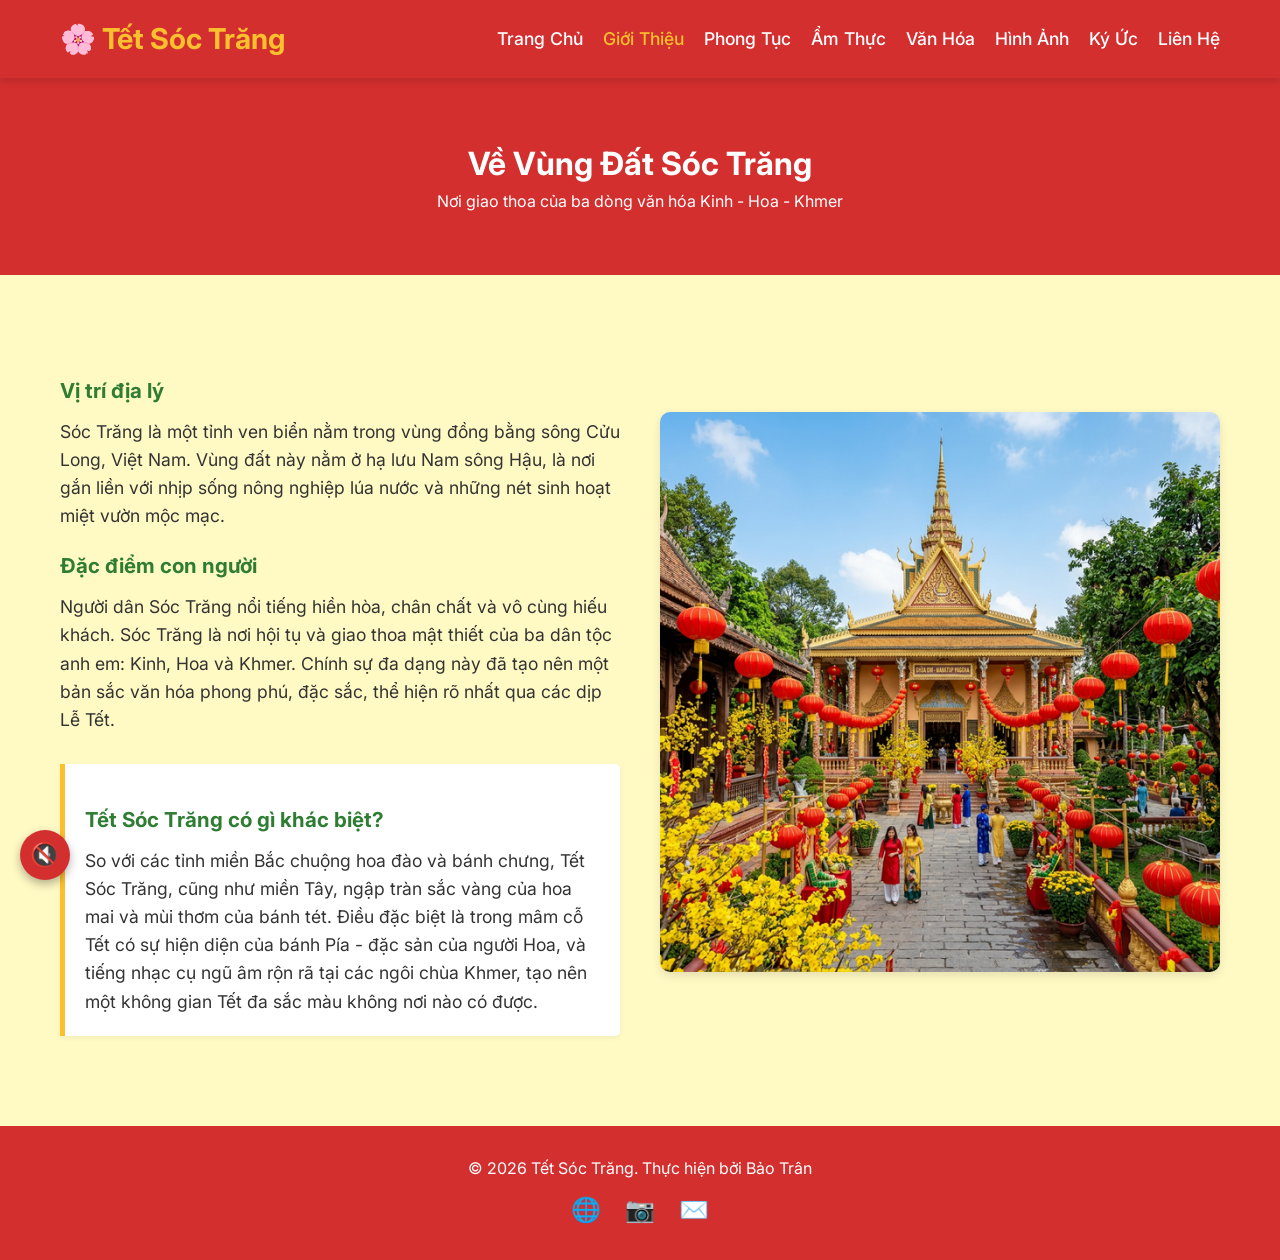
==== about.html @ 7f3e4dbb "Initial commit: Website Tet Soc Trang" ====
<!DOCTYPE html>
<html lang="vi">
<head>
    <meta charset="UTF-8">
    <meta name="viewport" content="width=device-width, initial-scale=1.0">
    <title>Giới Thiệu Quê Hương - Sóc Trăng</title>
    <!-- Google Fonts -->
    <link href="https://fonts.googleapis.com/css2?family=Inter:wght@400;500;700&display=swap" rel="stylesheet">
    <link rel="stylesheet" href="assets/css/style.css">
    <style>
        .about-header {
            background-color: var(--primary-color);
            color: var(--white);
            text-align: center;
            padding: 60px 20px;
        }
        
        .about-content {
            display: flex;
            flex-wrap: wrap;
            gap: 40px;
            align-items: center;
            margin-top: 40px;
        }

        .about-text {
            flex: 1;
            min-width: 300px;
            font-size: 1.1rem;
        }

        .about-text h3 {
            color: var(--secondary-color);
            margin-top: 20px;
            margin-bottom: 10px;
        }

        .about-image {
            flex: 1;
            min-width: 300px;
        }

        .about-image img {
            width: 100%;
            border-radius: 10px;
            box-shadow: 0 4px 10px rgba(0,0,0,0.1);
        }

        .special-box {
            background-color: #fff;
            padding: 20px;
            border-left: 5px solid var(--accent-color);
            margin-top: 30px;
            border-radius: 0 5px 5px 0;
            box-shadow: 0 2px 5px rgba(0,0,0,0.05);
        }
    </style>
</head>
<body>

    <!-- Header -->
    <header>
        <div class="nav-container">
            <a href="index.html" class="logo">🌸 Tết Sóc Trăng</a>
            <div class="menu-toggle">☰</div>
            <ul class="nav-links">
                <li><a href="index.html">Trang Chủ</a></li>
                <li><a href="about.html" class="active">Giới Thiệu</a></li>
                <li><a href="customs.html">Phong Tục</a></li>
                <li><a href="cuisine.html">Ẩm Thực</a></li>
                <li><a href="culture.html">Văn Hóa</a></li>
                <li><a href="gallery.html">Hình Ảnh</a></li>
                <li><a href="stories.html">Ký Ức</a></li>
                <li><a href="contact.html">Liên Hệ</a></li>
            </ul>
        </div>
    </header>

    <div class="about-header">
        <h1>Về Vùng Đất Sóc Trăng</h1>
        <p>Nơi giao thoa của ba dòng văn hóa Kinh - Hoa - Khmer</p>
    </div>

    <section class="container">
        <div class="about-content">
            <div class="about-text">
                <h3>Vị trí địa lý</h3>
                <p>Sóc Trăng là một tỉnh ven biển nằm trong vùng đồng bằng sông Cửu Long, Việt Nam. Vùng đất này nằm ở hạ lưu Nam sông Hậu, là nơi gắn liền với nhịp sống nông nghiệp lúa nước và những nét sinh hoạt miệt vườn mộc mạc.</p>

                <h3>Đặc điểm con người</h3>
                <p>Người dân Sóc Trăng nổi tiếng hiền hòa, chân chất và vô cùng hiếu khách. Sóc Trăng là nơi hội tụ và giao thoa mật thiết của ba dân tộc anh em: Kinh, Hoa và Khmer. Chính sự đa dạng này đã tạo nên một bản sắc văn hóa phong phú, đặc sắc, thể hiện rõ nhất qua các dịp Lễ Tết.</p>

                <div class="special-box">
                    <h3>Tết Sóc Trăng có gì khác biệt?</h3>
                    <p>So với các tỉnh miền Bắc chuộng hoa đào và bánh chưng, Tết Sóc Trăng, cũng như miền Tây, ngập tràn sắc vàng của hoa mai và mùi thơm của bánh tét. Điều đặc biệt là trong mâm cỗ Tết có sự hiện diện của bánh Pía - đặc sản của người Hoa, và tiếng nhạc cụ ngũ âm rộn rã tại các ngôi chùa Khmer, tạo nên một không gian Tết đa sắc màu không nơi nào có được.</p>
                </div>
            </div>
            
            <div class="about-image">
                <img src="assets/images/bat_pagoda_1772281330439.png" alt="Chùa Dơi Sóc Trăng ngày xuân">
            </div>
        </div>
    </section>

    <!-- Footer -->
    <footer>
        <p>&copy; 2026 Tết Sóc Trăng. Thực hiện bởi Bảo Trân</p>
        <div class="social-links">
            <a href="#">🌐</a>
            <a href="#">📷</a>
            <a href="#">✉️</a>
        </div>
    </footer>

    <!-- Audio Player -->
    <audio id="bg-music" loop>
        <source src="assets/audio/Vạn Sự Như Ý.flac" type="audio/flac">
    </audio>
    <button id="music-toggle" aria-label="Play/Pause Music">🔇</button>

    <script src="assets/js/script.js"></script>
</body>
</html>
---- assets/css/style.css ----
:root {
  --primary-color: #d32f2f; /* Red for Tet */
  --secondary-color: #2e7d32; /* Green for Banh Chung/Tet */
  --accent-color: #fbc02d; /* Yellow/Gold */
  --text-color: #333;
  --bg-color: #fff9c4; /* Light yellow background */
  --white: #ffffff;
  --font-main: "Inter", "Segoe UI", Tahoma, Geneva, Verdana, sans-serif;
}

* {
  margin: 0;
  padding: 0;
  box-sizing: border-box;
}

body {
  font-family: var(--font-main);
  background-color: var(--bg-color);
  color: var(--text-color);
  line-height: 1.6;
  opacity: 0;
  transition: opacity 0.4s ease-out;
}

body.fade-in {
  opacity: 1;
}

/* Header & Navigation */
header {
  background-color: var(--primary-color);
  color: var(--white);
  padding: 1rem 0;
  position: sticky;
  top: 0;
  z-index: 1000;
  box-shadow: 0 4px 6px rgba(0, 0, 0, 0.1);
}

.nav-container {
  max-width: 1200px;
  margin: 0 auto;
  display: flex;
  justify-content: space-between;
  align-items: center;
  padding: 0 20px;
}

.logo {
  font-size: 1.8rem;
  font-weight: bold;
  color: var(--accent-color);
  text-decoration: none;
  display: flex;
  align-items: center;
  gap: 10px;
}

.logo img {
  height: 40px;
}

.nav-links {
  list-style: none;
  display: flex;
  gap: 20px;
}

.nav-links li a {
  color: var(--white);
  text-decoration: none;
  font-weight: 500;
  font-size: 1.1rem;
  transition: color 0.3s ease;
}

.nav-links li a:hover,
.nav-links li a.active {
  color: var(--accent-color);
}

.menu-toggle {
  display: none;
  font-size: 1.5rem;
  cursor: pointer;
  color: var(--white);
}

/* Hero Banner */
.hero {
  height: 60vh;
  min-height: 400px;
  background-size: cover;
  background-position: center;
  position: relative;
  display: flex;
  align-items: center;
  justify-content: center;
  text-align: center;
  color: var(--white);
}

.hero::after {
  content: "";
  position: absolute;
  top: 0;
  left: 0;
  right: 0;
  bottom: 0;
  background: rgba(0, 0, 0, 0.4);
}

.hero-content {
  position: relative;
  z-index: 1;
  max-width: 800px;
  padding: 20px;
  animation: fadeInDown 1s ease;
}

.hero-content h1 {
  font-size: 3.5rem;
  color: var(--accent-color);
  text-shadow: 2px 2px 4px rgba(0, 0, 0, 0.8);
  margin-bottom: 20px;
}

.hero-content p {
  font-size: 1.5rem;
  text-shadow: 1px 1px 3px rgba(0, 0, 0, 0.8);
}

/* General Layout */
.container {
  max-width: 1200px;
  margin: 0 auto;
  padding: 40px 20px;
}

.section-title {
  text-align: center;
  font-size: 2.5rem;
  color: var(--primary-color);
  margin-bottom: 40px;
  position: relative;
}

.section-title::after {
  content: "🌸";
  display: block;
  font-size: 1.5rem;
  margin-top: 10px;
}

/* Cards / Grids */
.grid {
  display: grid;
  grid-template-columns: repeat(auto-fit, minmax(300px, 1fr));
  gap: 30px;
}

.card {
  background: var(--white);
  border-radius: 10px;
  overflow: hidden;
  box-shadow: 0 4px 10px rgba(0, 0, 0, 0.1);
  transition:
    transform 0.3s ease,
    box-shadow 0.3s ease;
  cursor: pointer;
}

.card:hover {
  transform: translateY(-10px);
  box-shadow: 0 8px 15px rgba(0, 0, 0, 0.2);
}

.card img {
  width: 100%;
  height: 250px;
  object-fit: cover;
  border-bottom: 4px solid var(--secondary-color);
}

.card-content {
  padding: 20px;
}

.card-content h3 {
  color: var(--primary-color);
  margin-bottom: 15px;
  font-size: 1.5rem;
}

.card-content p {
  margin-bottom: 15px;
}

.btn {
  display: inline-block;
  padding: 10px 20px;
  background-color: var(--primary-color);
  color: var(--white);
  text-decoration: none;
  border-radius: 5px;
  transition: background-color 0.3s ease;
}

.btn:hover {
  background-color: var(--secondary-color);
}

/* Footer */
footer {
  background-color: var(--primary-color);
  color: var(--white);
  text-align: center;
  padding: 30px 20px;
  margin-top: 50px;
}

footer p {
  margin-bottom: 10px;
}

.social-links a {
  color: var(--accent-color);
  margin: 0 10px;
  font-size: 1.5rem;
  text-decoration: none;
}

/* Responsive */
@media (max-width: 768px) {
  .nav-links {
    display: none;
    flex-direction: column;
    position: absolute;
    top: 100%;
    left: 0;
    width: 100%;
    background-color: var(--primary-color);
    padding: 20px 0;
  }

  .nav-links.active {
    display: flex;
  }

  .menu-toggle {
    display: block;
  }

  .hero-content h1 {
    font-size: 2.5rem;
  }
}

/* Animations */
@keyframes fadeInDown {
  from {
    opacity: 0;
    transform: translateY(-30px);
  }
  to {
    opacity: 1;
    transform: translateY(0);
  }
}

/* Audio Player */
#music-toggle {
  position: fixed;
  bottom: 20px;
  left: 20px;
  background-color: var(--primary-color);
  color: var(--white);
  border: none;
  border-radius: 50%;
  width: 50px;
  height: 50px;
  font-size: 24px;
  cursor: pointer;
  box-shadow: 0 4px 10px rgba(0,0,0,0.3);
  z-index: 9999;
  display: flex;
  align-items: center;
  justify-content: center;
  transition: transform 0.3s ease, background-color 0.3s ease;
}

#music-toggle:hover {
  transform: scale(1.1);
  background-color: var(--secondary-color);
}

#music-toggle.playing {
  animation: pulse 2s infinite;
}

@keyframes pulse {
  0% { box-shadow: 0 0 0 0 rgba(211, 47, 47, 0.7); }
  70% { box-shadow: 0 0 0 15px rgba(211, 47, 47, 0); }
  100% { box-shadow: 0 0 0 0 rgba(211, 47, 47, 0); }
}
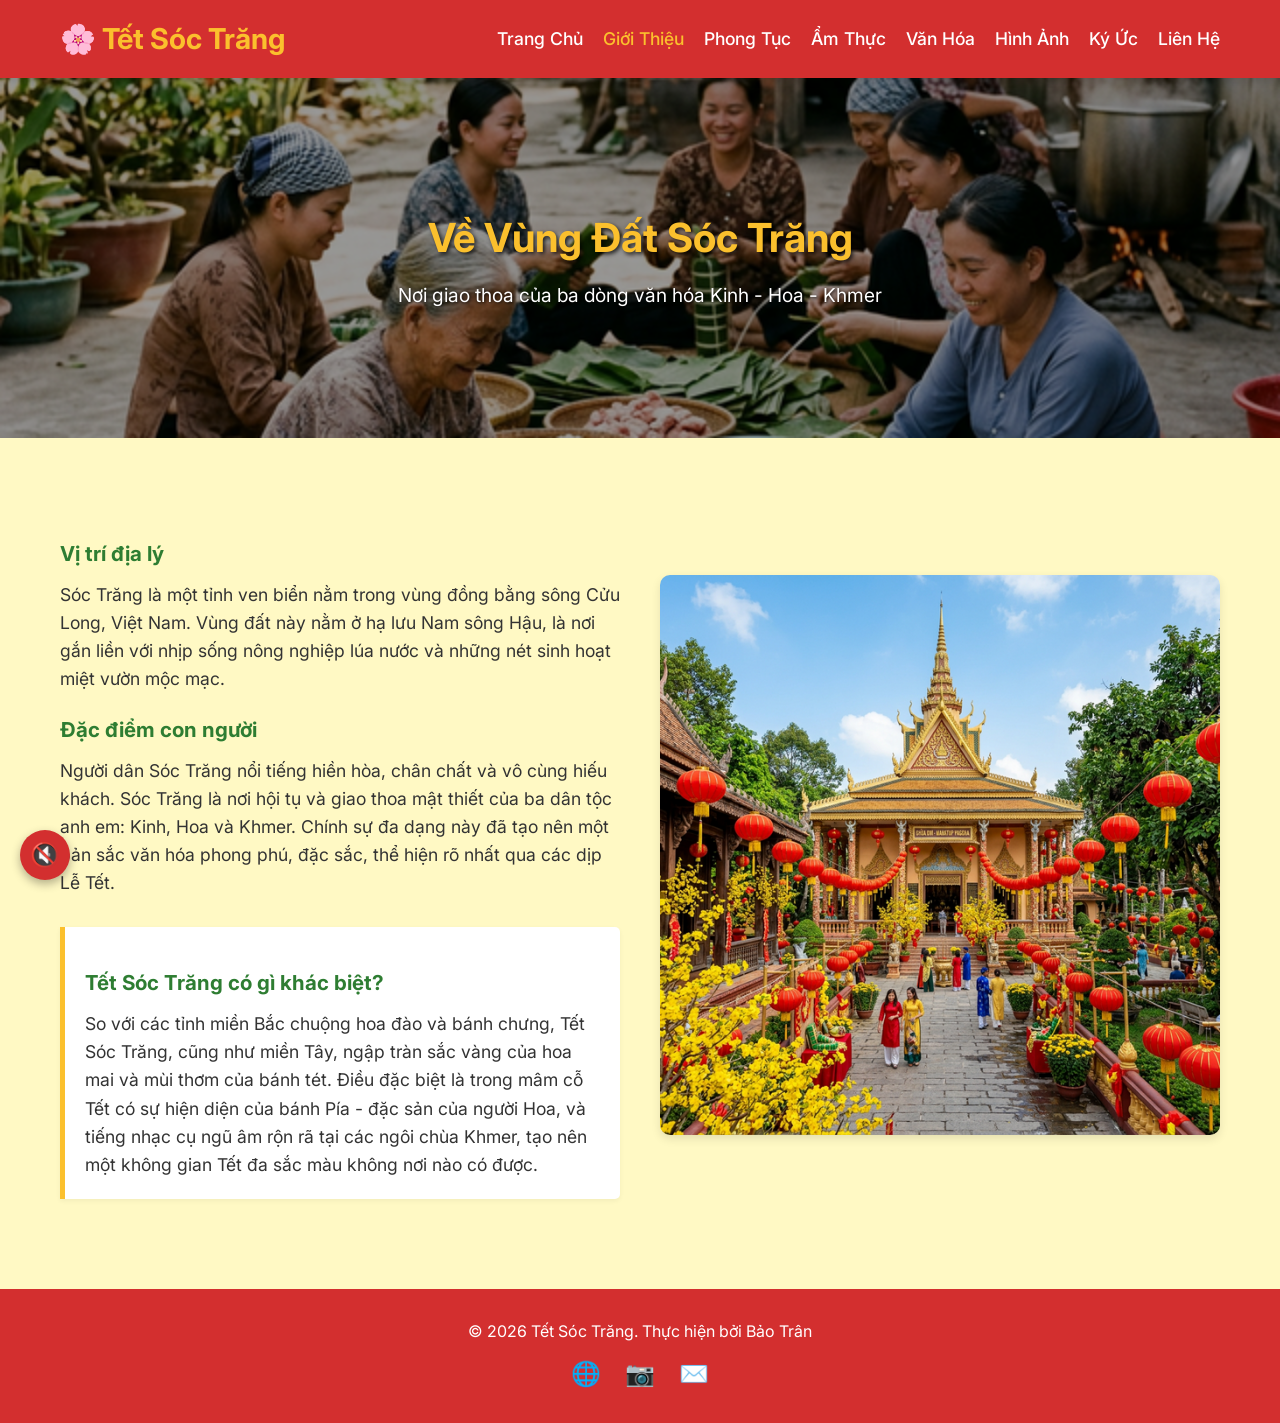
==== commit e2856dd6: "Enhancement: Add hero banners to all subpages for better visual hierarchy" ====
--- a/about.html
+++ b/about.html
@@ -76,10 +76,13 @@
         </div>
     </header>
 
-    <div class="about-header">
-        <h1>Về Vùng Đất Sóc Trăng</h1>
-        <p>Nơi giao thoa của ba dòng văn hóa Kinh - Hoa - Khmer</p>
-    </div>
+    <!-- Hero Banner -->
+    <section class="hero" style="background-image: url('assets/images/making_banh_tet_1772281275027.png'); height: 40vh; min-height: 250px;">
+        <div class="hero-content">
+            <h1 style="font-size: 2.5rem; margin-bottom: 10px;">Về Vùng Đất Sóc Trăng</h1>
+            <p style="font-size: 1.2rem;">Nơi giao thoa của ba dòng văn hóa Kinh - Hoa - Khmer</p>
+        </div>
+    </section>
 
     <section class="container">
         <div class="about-content">
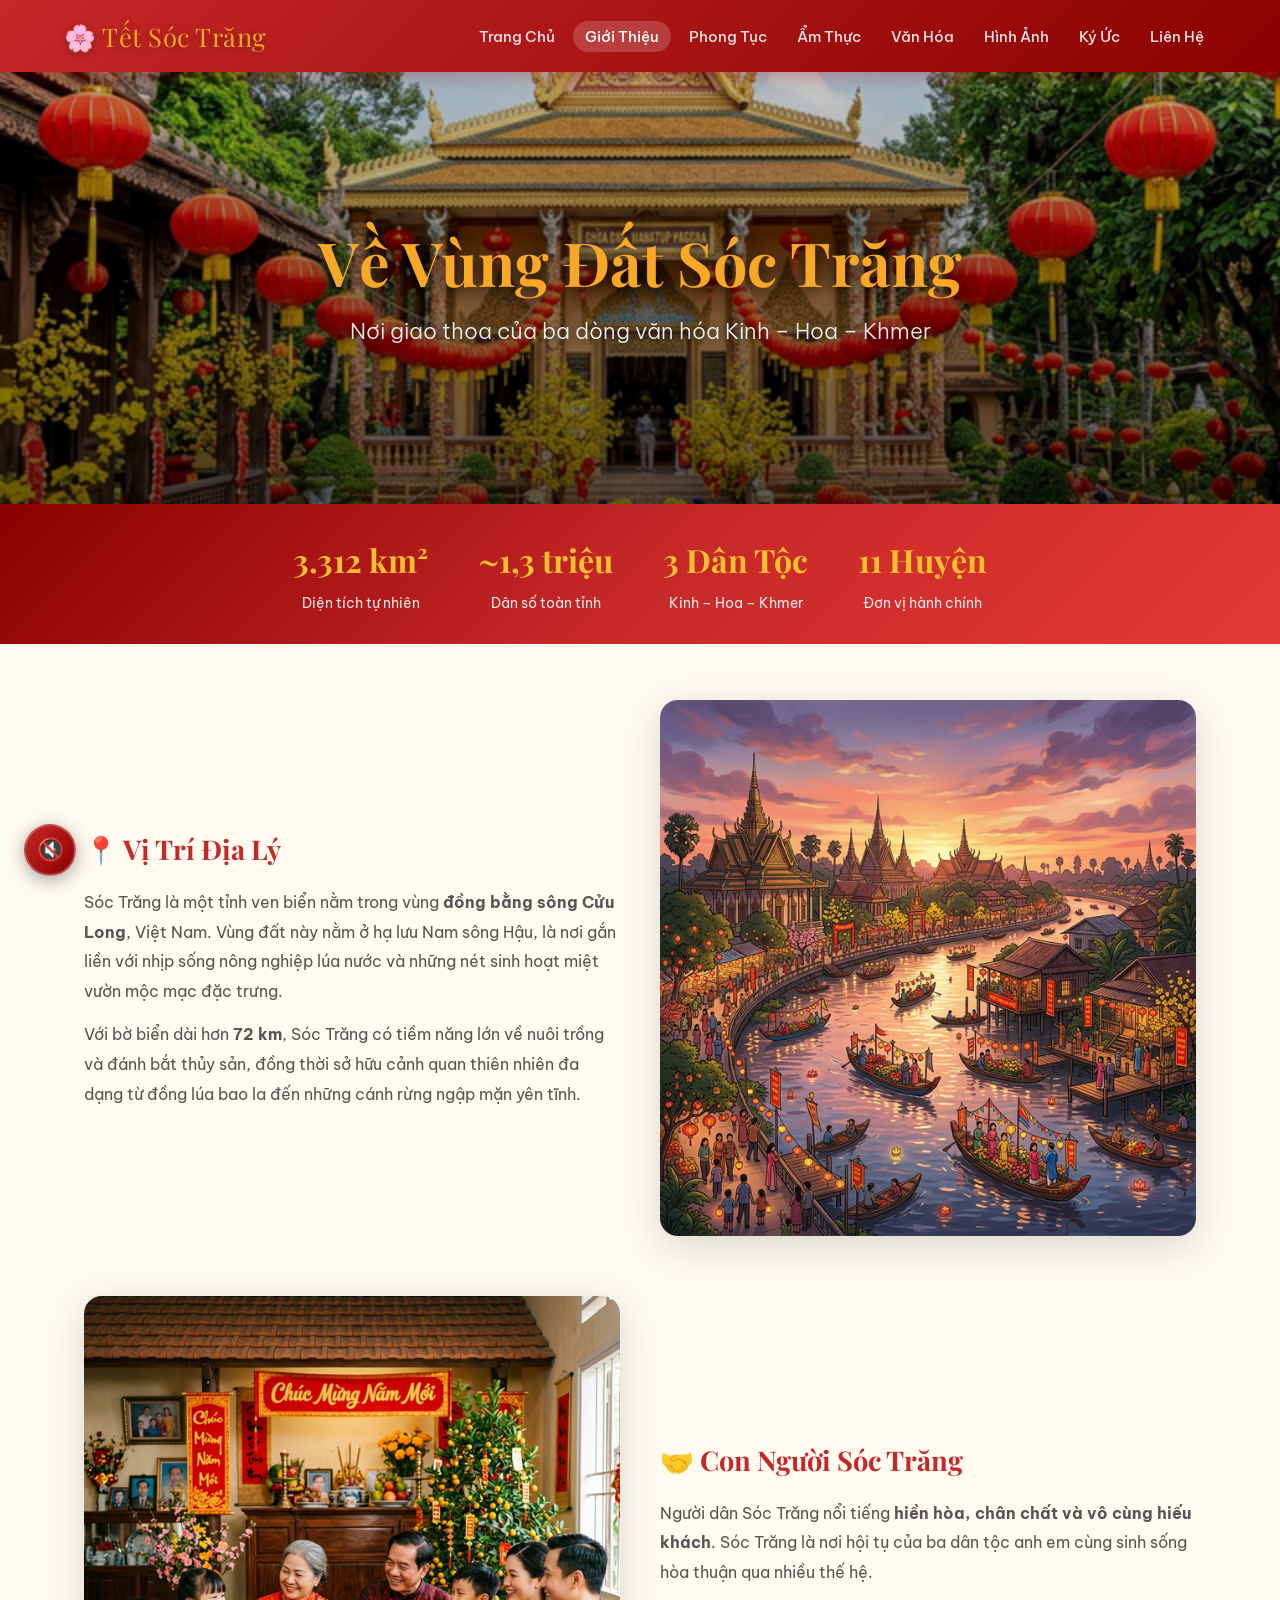
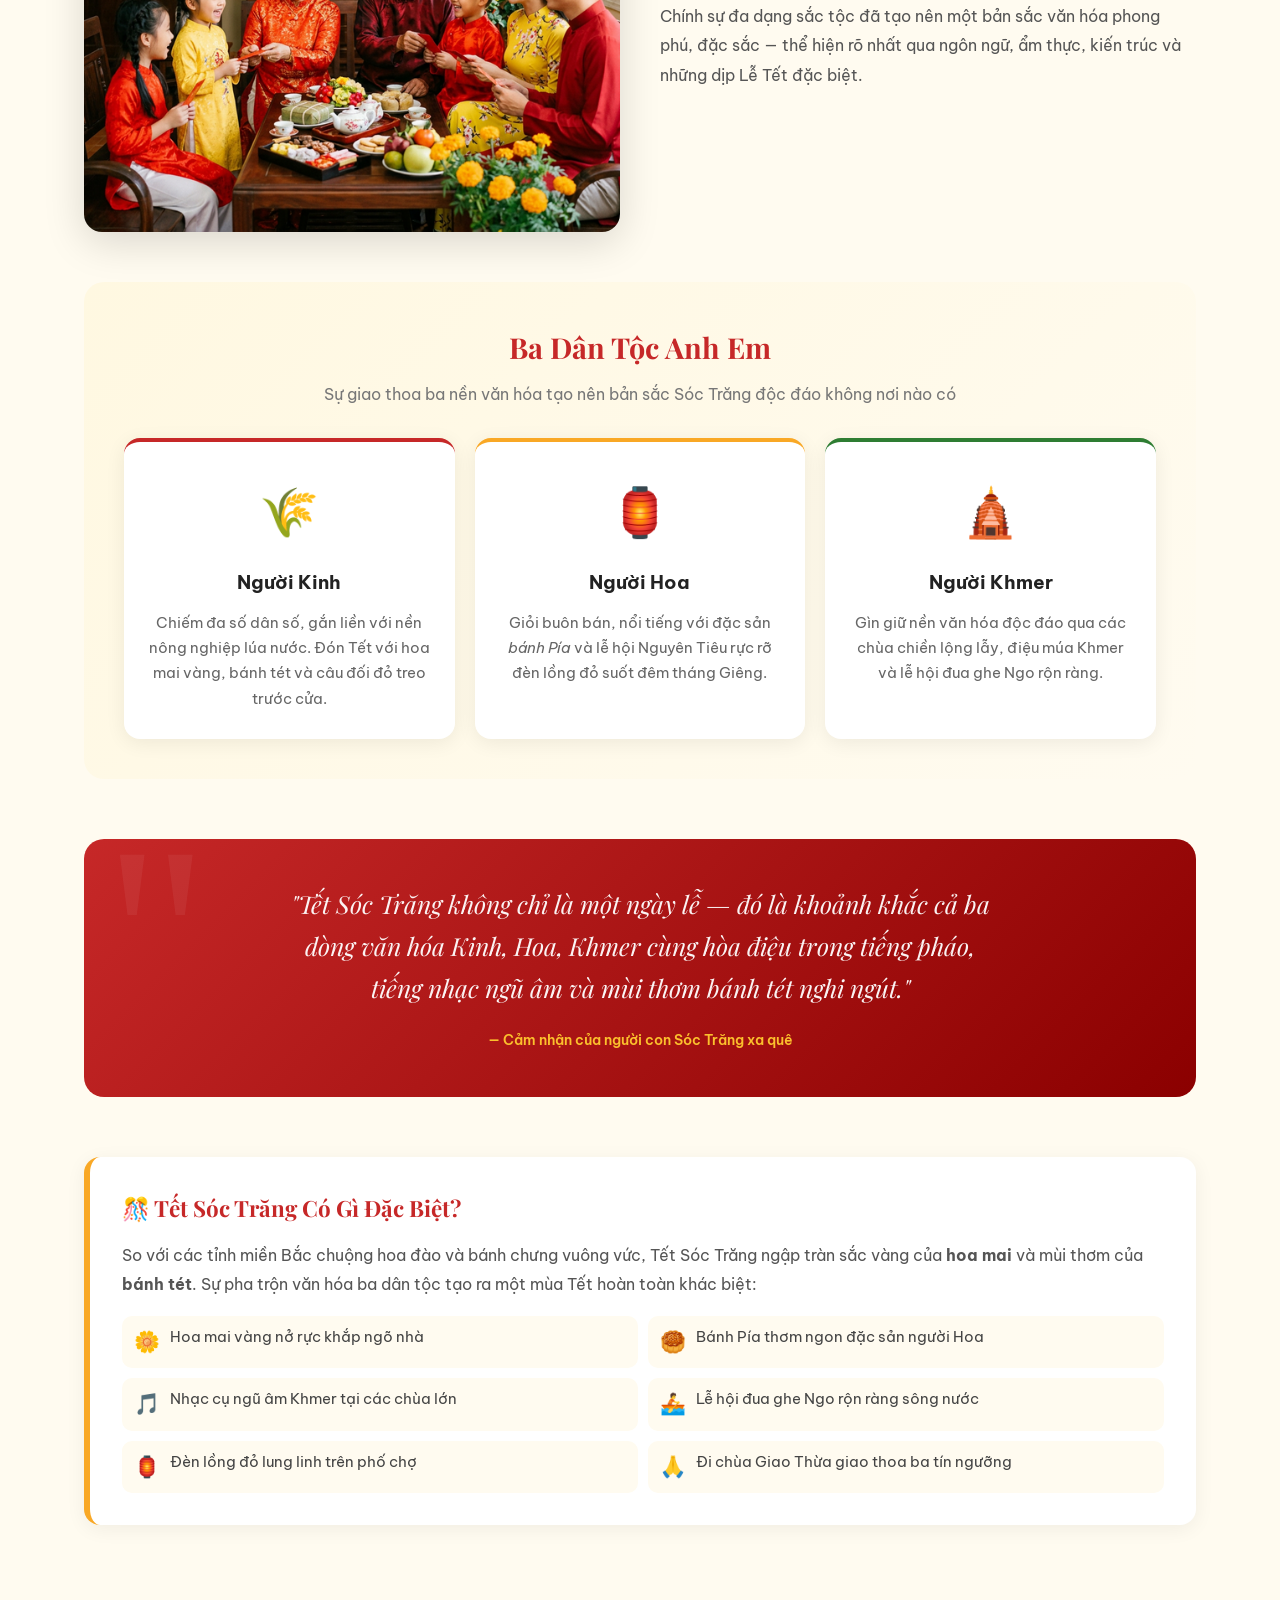
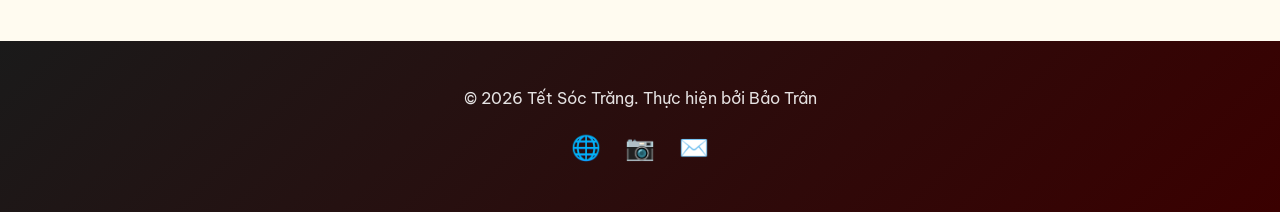
==== commit 1308c21b: "About: Full redesign with stats, ethnic cards, quote block, split layout" ====
--- a/about.html
+++ b/about.html
@@ -4,61 +4,190 @@
     <meta charset="UTF-8">
     <meta name="viewport" content="width=device-width, initial-scale=1.0">
     <title>Giới Thiệu Quê Hương - Sóc Trăng</title>
-    <!-- Google Fonts -->
-    <link href="https://fonts.googleapis.com/css2?family=Inter:wght@400;500;700&display=swap" rel="stylesheet">
+    <link href="https://fonts.googleapis.com/css2?family=Be+Vietnam+Pro:wght@300;400;500;600;700&family=Playfair+Display:wght@700&display=swap" rel="stylesheet">
     <link rel="stylesheet" href="assets/css/style.css">
     <style>
-        .about-header {
-            background-color: var(--primary-color);
-            color: var(--white);
-            text-align: center;
-            padding: 60px 20px;
-        }
-        
-        .about-content {
+
+        /* ── STATS STRIP ── */
+        .stats-strip {
+            background: linear-gradient(135deg, #8b0000 0%, #c62828 50%, #e53935 100%);
+            padding: 28px 24px;
             display: flex;
+            justify-content: center;
+            gap: 50px;
             flex-wrap: wrap;
+            text-align: center;
+            color: #fff;
+        }
+        .stat-item h3 {
+            font-family: 'Playfair Display', serif;
+            font-size: 2rem;
+            margin-bottom: 4px;
+            color: #fbc02d;
+        }
+        .stat-item p { font-size: 0.85rem; opacity: 0.9; }
+
+        /* ── SECTION: Geography + Image side-by-side ── */
+        .split-section {
+            display: grid;
+            grid-template-columns: 1fr 1fr;
             gap: 40px;
             align-items: center;
-            margin-top: 40px;
-        }
-
-        .about-text {
-            flex: 1;
-            min-width: 300px;
-            font-size: 1.1rem;
-        }
-
-        .about-text h3 {
-            color: var(--secondary-color);
-            margin-top: 20px;
+            margin-bottom: 60px;
+        }
+        @media (max-width: 768px) { .split-section { grid-template-columns: 1fr; } }
+
+        .split-text h3 {
+            font-family: 'Playfair Display', serif;
+            font-size: 1.7rem;
+            color: #c62828;
+            margin-bottom: 14px;
+        }
+        .split-text p {
+            color: #555;
+            line-height: 1.85;
+            font-size: 1rem;
+        }
+
+        .split-image img {
+            width: 100%;
+            border-radius: 18px;
+            box-shadow: 0 10px 40px rgba(0,0,0,0.15);
+            object-fit: cover;
+            display: block;
+        }
+
+        /* ── ETHNIC CARDS ── */
+        .ethnic-section {
+            background: linear-gradient(135deg, #fff8e1 0%, #fffbf0 100%);
+            border-radius: 20px;
+            padding: 40px;
+            margin-bottom: 60px;
+        }
+        .ethnic-section h2 {
+            font-family: 'Playfair Display', serif;
+            font-size: 1.8rem;
+            color: #c62828;
+            text-align: center;
+            margin-bottom: 8px;
+        }
+        .ethnic-section > p {
+            text-align: center;
+            color: #777;
+            margin-bottom: 30px;
+        }
+        .ethnic-grid {
+            display: grid;
+            grid-template-columns: repeat(3, 1fr);
+            gap: 20px;
+        }
+        @media (max-width: 640px) { .ethnic-grid { grid-template-columns: 1fr; } }
+
+        .ethnic-card {
+            background: #fff;
+            border-radius: 16px;
+            padding: 28px 22px;
+            text-align: center;
+            box-shadow: 0 4px 20px rgba(0,0,0,0.07);
+            border-top: 4px solid transparent;
+            transition: transform 0.3s ease, box-shadow 0.3s ease;
+        }
+        .ethnic-card:hover {
+            transform: translateY(-6px);
+            box-shadow: 0 10px 30px rgba(0,0,0,0.12);
+        }
+        .ethnic-card.kinh   { border-top-color: #c62828; }
+        .ethnic-card.hoa    { border-top-color: #f9a825; }
+        .ethnic-card.khmer  { border-top-color: #2e7d32; }
+
+        .ethnic-emoji { font-size: 3rem; margin-bottom: 12px; }
+        .ethnic-card h4 {
+            font-size: 1.2rem;
+            font-weight: 700;
             margin-bottom: 10px;
-        }
-
-        .about-image {
-            flex: 1;
-            min-width: 300px;
-        }
-
-        .about-image img {
-            width: 100%;
+            color: #222;
+        }
+        .ethnic-card p { color: #666; font-size: 0.93rem; line-height: 1.7; }
+
+        /* ── HIGHLIGHT QUOTE ── */
+        .quote-block {
+            background: linear-gradient(135deg, #c62828, #8b0000);
+            border-radius: 20px;
+            padding: 44px 40px;
+            text-align: center;
+            color: #fff;
+            position: relative;
+            overflow: hidden;
+            margin-bottom: 60px;
+        }
+        .quote-block::before {
+            content: '"';
+            position: absolute;
+            top: -30px; left: 20px;
+            font-size: 16rem;
+            color: rgba(255,255,255,0.06);
+            font-family: Georgia, serif;
+            line-height: 1;
+        }
+        .quote-block blockquote {
+            font-family: 'Playfair Display', serif;
+            font-size: clamp(1.15rem, 2.5vw, 1.55rem);
+            font-style: italic;
+            color: rgba(255,255,255,0.95);
+            max-width: 720px;
+            margin: 0 auto 16px;
+            line-height: 1.7;
+        }
+        .quote-block cite {
+            font-size: 0.9rem;
+            color: #fbc02d;
+            font-style: normal;
+            font-weight: 600;
+        }
+
+        /* ── SPECIAL FEATURE BOX ── */
+        .feature-box {
+            background: #fff;
+            border-radius: 16px;
+            padding: 32px;
+            border-left: 6px solid #f9a825;
+            box-shadow: 0 4px 20px rgba(0,0,0,0.06);
+            margin-bottom: 60px;
+        }
+        .feature-box h3 {
+            font-family: 'Playfair Display', serif;
+            color: #c62828;
+            font-size: 1.4rem;
+            margin-bottom: 12px;
+        }
+        .feature-box p {
+            color: #555;
+            line-height: 1.85;
+        }
+        .feature-list {
+            list-style: none;
+            margin-top: 16px;
+            display: grid;
+            grid-template-columns: 1fr 1fr;
+            gap: 10px;
+        }
+        @media (max-width: 480px) { .feature-list { grid-template-columns: 1fr; } }
+        .feature-list li {
+            display: flex;
+            align-items: flex-start;
+            gap: 10px;
+            font-size: 0.95rem;
+            color: #444;
+            padding: 8px 12px;
+            background: #fffbf0;
             border-radius: 10px;
-            box-shadow: 0 4px 10px rgba(0,0,0,0.1);
-        }
-
-        .special-box {
-            background-color: #fff;
-            padding: 20px;
-            border-left: 5px solid var(--accent-color);
-            margin-top: 30px;
-            border-radius: 0 5px 5px 0;
-            box-shadow: 0 2px 5px rgba(0,0,0,0.05);
-        }
+        }
+        .feature-list li span { font-size: 1.3rem; flex-shrink: 0; }
+
     </style>
 </head>
 <body>
 
-    <!-- Header -->
     <header>
         <div class="nav-container">
             <a href="index.html" class="logo">🌸 Tết Sóc Trăng</a>
@@ -76,38 +205,128 @@
         </div>
     </header>
 
-    <!-- Hero Banner -->
-    <section class="hero" style="background-image: url('assets/images/making_banh_tet_1772281275027.png'); height: 40vh; min-height: 250px;">
+    <!-- Hero -->
+    <section class="hero" style="background-image: url('assets/images/bat_pagoda_1772281330439.png'); height: 48vh; min-height: 300px;">
         <div class="hero-content">
-            <h1 style="font-size: 2.5rem; margin-bottom: 10px;">Về Vùng Đất Sóc Trăng</h1>
-            <p style="font-size: 1.2rem;">Nơi giao thoa của ba dòng văn hóa Kinh - Hoa - Khmer</p>
+            <h1>Về Vùng Đất Sóc Trăng</h1>
+            <p>Nơi giao thoa của ba dòng văn hóa Kinh – Hoa – Khmer</p>
         </div>
     </section>
 
-    <section class="container">
-        <div class="about-content">
-            <div class="about-text">
-                <h3>Vị trí địa lý</h3>
-                <p>Sóc Trăng là một tỉnh ven biển nằm trong vùng đồng bằng sông Cửu Long, Việt Nam. Vùng đất này nằm ở hạ lưu Nam sông Hậu, là nơi gắn liền với nhịp sống nông nghiệp lúa nước và những nét sinh hoạt miệt vườn mộc mạc.</p>
-
-                <h3>Đặc điểm con người</h3>
-                <p>Người dân Sóc Trăng nổi tiếng hiền hòa, chân chất và vô cùng hiếu khách. Sóc Trăng là nơi hội tụ và giao thoa mật thiết của ba dân tộc anh em: Kinh, Hoa và Khmer. Chính sự đa dạng này đã tạo nên một bản sắc văn hóa phong phú, đặc sắc, thể hiện rõ nhất qua các dịp Lễ Tết.</p>
-
-                <div class="special-box">
-                    <h3>Tết Sóc Trăng có gì khác biệt?</h3>
-                    <p>So với các tỉnh miền Bắc chuộng hoa đào và bánh chưng, Tết Sóc Trăng, cũng như miền Tây, ngập tràn sắc vàng của hoa mai và mùi thơm của bánh tét. Điều đặc biệt là trong mâm cỗ Tết có sự hiện diện của bánh Pía - đặc sản của người Hoa, và tiếng nhạc cụ ngũ âm rộn rã tại các ngôi chùa Khmer, tạo nên một không gian Tết đa sắc màu không nơi nào có được.</p>
+    <!-- Stats Strip -->
+    <div class="stats-strip">
+        <div class="stat-item">
+            <h3>3.312 km²</h3>
+            <p>Diện tích tự nhiên</p>
+        </div>
+        <div class="stat-item">
+            <h3>~1,3 triệu</h3>
+            <p>Dân số toàn tỉnh</p>
+        </div>
+        <div class="stat-item">
+            <h3>3 Dân Tộc</h3>
+            <p>Kinh – Hoa – Khmer</p>
+        </div>
+        <div class="stat-item">
+            <h3>11 Huyện</h3>
+            <p>Đơn vị hành chính</p>
+        </div>
+    </div>
+
+    <div class="container">
+
+        <!-- Geography Split Section -->
+        <div class="split-section">
+            <div class="split-text">
+                <h3>📍 Vị Trí Địa Lý</h3>
+                <p>
+                    Sóc Trăng là một tỉnh ven biển nằm trong vùng <strong>đồng bằng sông Cửu Long</strong>, Việt Nam.
+                    Vùng đất này nằm ở hạ lưu Nam sông Hậu, là nơi gắn liền với nhịp sống nông nghiệp lúa nước
+                    và những nét sinh hoạt miệt vườn mộc mạc đặc trưng.
+                </p>
+                <p style="margin-top:14px;">
+                    Với bờ biển dài hơn <strong>72 km</strong>, Sóc Trăng có tiềm năng lớn về nuôi trồng và
+                    đánh bắt thủy sản, đồng thời sở hữu cảnh quan thiên nhiên đa dạng từ đồng lúa bao la
+                    đến những cánh rừng ngập mặn yên tĩnh.
+                </p>
+            </div>
+            <div class="split-image">
+                <img src="assets/images/banner_tet_soctrang_landscape_1772283836885.png" alt="Phong cảnh Sóc Trăng">
+            </div>
+        </div>
+
+        <!-- People Split Section (reversed) -->
+        <div class="split-section" style="direction: rtl; margin-bottom: 50px;">
+            <div class="split-text" style="direction: ltr;">
+                <h3>🤝 Con Người Sóc Trăng</h3>
+                <p>
+                    Người dân Sóc Trăng nổi tiếng <strong>hiền hòa, chân chất và vô cùng hiếu khách</strong>.
+                    Sóc Trăng là nơi hội tụ của ba dân tộc anh em cùng sinh sống hòa thuận qua nhiều thế hệ.
+                </p>
+                <p style="margin-top:14px;">
+                    Chính sự đa dạng sắc tộc đã tạo nên một bản sắc văn hóa phong phú, đặc sắc —
+                    thể hiện rõ nhất qua ngôn ngữ, ẩm thực, kiến trúc và những dịp Lễ Tết đặc biệt.
+                </p>
+            </div>
+            <div class="split-image" style="direction: ltr;">
+                <img src="assets/images/family_gathering_1772281347852.png" alt="Gia đình Sóc Trăng ngày Tết">
+            </div>
+        </div>
+
+        <!-- 3 Ethnic Groups -->
+        <div class="ethnic-section">
+            <h2>Ba Dân Tộc Anh Em</h2>
+            <p>Sự giao thoa ba nền văn hóa tạo nên bản sắc Sóc Trăng độc đáo không nơi nào có</p>
+            <div class="ethnic-grid">
+                <div class="ethnic-card kinh">
+                    <div class="ethnic-emoji">🌾</div>
+                    <h4>Người Kinh</h4>
+                    <p>Chiếm đa số dân số, gắn liền với nền nông nghiệp lúa nước. Đón Tết với hoa mai vàng, bánh tét và câu đối đỏ treo trước cửa.</p>
                 </div>
-            </div>
-            
-            <div class="about-image">
-                <img src="assets/images/bat_pagoda_1772281330439.png" alt="Chùa Dơi Sóc Trăng ngày xuân">
-            </div>
-        </div>
-    </section>
-
-    <!-- Footer -->
+                <div class="ethnic-card hoa">
+                    <div class="ethnic-emoji">🏮</div>
+                    <h4>Người Hoa</h4>
+                    <p>Giỏi buôn bán, nổi tiếng với đặc sản <em>bánh Pía</em> và lễ hội Nguyên Tiêu rực rỡ đèn lồng đỏ suốt đêm tháng Giêng.</p>
+                </div>
+                <div class="ethnic-card khmer">
+                    <div class="ethnic-emoji">🛕</div>
+                    <h4>Người Khmer</h4>
+                    <p>Gìn giữ nền văn hóa độc đáo qua các chùa chiền lộng lẫy, điệu múa Khmer và lễ hội đua ghe Ngo rộn ràng.</p>
+                </div>
+            </div>
+        </div>
+
+        <!-- Quote block -->
+        <div class="quote-block">
+            <blockquote>
+                "Tết Sóc Trăng không chỉ là một ngày lễ — đó là khoảnh khắc cả ba dòng văn hóa
+                Kinh, Hoa, Khmer cùng hòa điệu trong tiếng pháo, tiếng nhạc ngũ âm và mùi thơm bánh tét nghi ngút."
+            </blockquote>
+            <cite>— Cảm nhận của người con Sóc Trăng xa quê</cite>
+        </div>
+
+        <!-- What makes Tet here special -->
+        <div class="feature-box">
+            <h3>🎊 Tết Sóc Trăng Có Gì Đặc Biệt?</h3>
+            <p>
+                So với các tỉnh miền Bắc chuộng hoa đào và bánh chưng vuông vức,
+                Tết Sóc Trăng ngập tràn sắc vàng của <strong>hoa mai</strong> và mùi thơm của <strong>bánh tét</strong>.
+                Sự pha trộn văn hóa ba dân tộc tạo ra một mùa Tết hoàn toàn khác biệt:
+            </p>
+            <ul class="feature-list">
+                <li><span>🌼</span> Hoa mai vàng nở rực khắp ngõ nhà</li>
+                <li><span>🥮</span> Bánh Pía thơm ngon đặc sản người Hoa</li>
+                <li><span>🎵</span> Nhạc cụ ngũ âm Khmer tại các chùa lớn</li>
+                <li><span>🚣</span> Lễ hội đua ghe Ngo rộn ràng sông nước</li>
+                <li><span>🏮</span> Đèn lồng đỏ lung linh trên phố chợ</li>
+                <li><span>🙏</span> Đi chùa Giao Thừa giao thoa ba tín ngưỡng</li>
+            </ul>
+        </div>
+
+    </div>
+
     <footer>
-        <p>&copy; 2026 Tết Sóc Trăng. Thực hiện bởi Bảo Trân</p>
+        <p>© 2026 Tết Sóc Trăng. Thực hiện bởi Bảo Trân</p>
         <div class="social-links">
             <a href="#">🌐</a>
             <a href="#">📷</a>
@@ -115,7 +334,6 @@
         </div>
     </footer>
 
-    <!-- Audio Player -->
     <audio id="bg-music" loop>
         <source src="assets/audio/Vạn Sự Như Ý.flac" type="audio/flac">
     </audio>
--- a/assets/css/style.css
+++ b/assets/css/style.css
@@ -1,11 +1,25 @@
+/* =====================================================
+   WEBSITE TẾT SÓC TRĂNG – Premium Design System
+   ===================================================== */
+
+@import url('https://fonts.googleapis.com/css2?family=Be+Vietnam+Pro:wght@300;400;500;600;700&family=Playfair+Display:wght@700&display=swap');
+
 :root {
-  --primary-color: #d32f2f; /* Red for Tet */
-  --secondary-color: #2e7d32; /* Green for Banh Chung/Tet */
-  --accent-color: #fbc02d; /* Yellow/Gold */
-  --text-color: #333;
-  --bg-color: #fff9c4; /* Light yellow background */
-  --white: #ffffff;
-  --font-main: "Inter", "Segoe UI", Tahoma, Geneva, Verdana, sans-serif;
+  --primary-color: #c62828;     /* Đỏ Tết - sâu lắng hơn */
+  --primary-light: #ef5350;
+  --secondary-color: #2e7d32;   /* Xanh lá */
+  --accent-color: #f9a825;      /* Vàng/Gold */
+  --text-color: #2c2c2c;
+  --text-light: #666;
+  --bg-color: #fffbf0;          /* Vàng nhạt ấm */
+  --surface: #ffffff;
+  --border: rgba(0,0,0,0.07);
+  --shadow-sm: 0 2px 8px rgba(0,0,0,0.07);
+  --shadow-md: 0 6px 24px rgba(0,0,0,0.10);
+  --shadow-lg: 0 12px 40px rgba(0,0,0,0.13);
+  --radius: 14px;
+  --font-main: 'Be Vietnam Pro', 'Segoe UI', sans-serif;
+  --font-display: 'Playfair Display', serif;
 }
 
 * {
@@ -14,28 +28,29 @@
   box-sizing: border-box;
 }
 
+html { scroll-behavior: smooth; }
+
 body {
   font-family: var(--font-main);
   background-color: var(--bg-color);
   color: var(--text-color);
-  line-height: 1.6;
+  line-height: 1.75;
+  font-size: 16px;
   opacity: 0;
   transition: opacity 0.4s ease-out;
 }
 
-body.fade-in {
-  opacity: 1;
-}
-
-/* Header & Navigation */
+body.fade-in { opacity: 1; }
+
+/* ── HEADER ── */
 header {
-  background-color: var(--primary-color);
-  color: var(--white);
-  padding: 1rem 0;
+  background: linear-gradient(135deg, var(--primary-color) 0%, #8b0000 100%);
+  color: #fff;
+  padding: 0.85rem 0;
   position: sticky;
   top: 0;
   z-index: 1000;
-  box-shadow: 0 4px 6px rgba(0, 0, 0, 0.1);
+  box-shadow: 0 3px 20px rgba(150,0,0,0.35);
 }
 
 .nav-container {
@@ -44,53 +59,54 @@
   display: flex;
   justify-content: space-between;
   align-items: center;
-  padding: 0 20px;
+  padding: 0 24px;
 }
 
 .logo {
-  font-size: 1.8rem;
-  font-weight: bold;
+  font-family: var(--font-display);
+  font-size: 1.6rem;
   color: var(--accent-color);
   text-decoration: none;
   display: flex;
   align-items: center;
-  gap: 10px;
-}
-
-.logo img {
-  height: 40px;
+  gap: 8px;
+  letter-spacing: 0.5px;
+  text-shadow: 0 2px 8px rgba(0,0,0,0.3);
 }
 
 .nav-links {
   list-style: none;
   display: flex;
-  gap: 20px;
+  gap: 6px;
 }
 
 .nav-links li a {
-  color: var(--white);
+  color: rgba(255,255,255,0.88);
   text-decoration: none;
   font-weight: 500;
-  font-size: 1.1rem;
-  transition: color 0.3s ease;
+  font-size: 0.95rem;
+  padding: 6px 12px;
+  border-radius: 20px;
+  transition: all 0.25s ease;
 }
 
 .nav-links li a:hover,
 .nav-links li a.active {
-  color: var(--accent-color);
+  color: #fff;
+  background: rgba(255,255,255,0.18);
 }
 
 .menu-toggle {
   display: none;
   font-size: 1.5rem;
   cursor: pointer;
-  color: var(--white);
-}
-
-/* Hero Banner */
+  color: #fff;
+}
+
+/* ── HERO BANNER ── */
 .hero {
-  height: 60vh;
-  min-height: 400px;
+  height: 62vh;
+  min-height: 420px;
   background-size: cover;
   background-position: center;
   position: relative;
@@ -98,130 +114,208 @@
   align-items: center;
   justify-content: center;
   text-align: center;
-  color: var(--white);
+  color: #fff;
 }
 
 .hero::after {
-  content: "";
+  content: '';
   position: absolute;
-  top: 0;
-  left: 0;
-  right: 0;
-  bottom: 0;
-  background: rgba(0, 0, 0, 0.4);
+  inset: 0;
+  background: linear-gradient(to bottom, rgba(0,0,0,0.2) 0%, rgba(0,0,0,0.58) 100%);
 }
 
 .hero-content {
   position: relative;
   z-index: 1;
-  max-width: 800px;
-  padding: 20px;
-  animation: fadeInDown 1s ease;
+  max-width: 860px;
+  padding: 24px;
+  animation: fadeInDown 0.9s ease;
 }
 
 .hero-content h1 {
-  font-size: 3.5rem;
-  color: var(--accent-color);
-  text-shadow: 2px 2px 4px rgba(0, 0, 0, 0.8);
-  margin-bottom: 20px;
+  font-family: var(--font-display);
+  font-size: clamp(2.2rem, 5vw, 3.8rem);
+  color: var(--accent-color);
+  text-shadow: 0 3px 16px rgba(0,0,0,0.7);
+  line-height: 1.2;
+  margin-bottom: 14px;
 }
 
 .hero-content p {
-  font-size: 1.5rem;
-  text-shadow: 1px 1px 3px rgba(0, 0, 0, 0.8);
-}
-
-/* General Layout */
+  font-size: clamp(1rem, 2vw, 1.35rem);
+  color: rgba(255,255,255,0.92);
+  text-shadow: 0 1px 6px rgba(0,0,0,0.6);
+  font-weight: 300;
+}
+
+/* ── LAYOUT ── */
 .container {
-  max-width: 1200px;
+  max-width: 1160px;
   margin: 0 auto;
-  padding: 40px 20px;
+  padding: 56px 24px;
 }
 
 .section-title {
   text-align: center;
-  font-size: 2.5rem;
+  font-family: var(--font-display);
+  font-size: clamp(1.8rem, 3.5vw, 2.6rem);
   color: var(--primary-color);
-  margin-bottom: 40px;
+  margin-bottom: 12px;
   position: relative;
 }
 
 .section-title::after {
-  content: "🌸";
+  content: '〰〰〰';
   display: block;
-  font-size: 1.5rem;
+  font-size: 1rem;
+  color: var(--accent-color);
+  letter-spacing: 4px;
   margin-top: 10px;
-}
-
-/* Cards / Grids */
+  opacity: 0.7;
+}
+
+/* Sub-desc text below section titles */
+.section-subtitle {
+  text-align: center;
+  color: var(--text-light);
+  max-width: 600px;
+  margin: 0 auto 40px;
+  font-size: 1.05rem;
+}
+
+/* ── CARDS ── */
 .grid {
   display: grid;
   grid-template-columns: repeat(auto-fit, minmax(300px, 1fr));
-  gap: 30px;
+  gap: 28px;
 }
 
 .card {
-  background: var(--white);
-  border-radius: 10px;
+  background: var(--surface);
+  border-radius: var(--radius);
   overflow: hidden;
-  box-shadow: 0 4px 10px rgba(0, 0, 0, 0.1);
-  transition:
-    transform 0.3s ease,
-    box-shadow 0.3s ease;
+  box-shadow: var(--shadow-sm);
+  border: 1px solid var(--border);
+  transition: transform 0.35s ease, box-shadow 0.35s ease;
   cursor: pointer;
 }
 
 .card:hover {
-  transform: translateY(-10px);
-  box-shadow: 0 8px 15px rgba(0, 0, 0, 0.2);
+  transform: translateY(-8px);
+  box-shadow: var(--shadow-lg);
 }
 
 .card img {
   width: 100%;
-  height: 250px;
+  height: 230px;
   object-fit: cover;
-  border-bottom: 4px solid var(--secondary-color);
-}
+  display: block;
+  border-bottom: 3px solid var(--accent-color);
+  transition: transform 0.5s ease;
+}
+
+.card:hover img { transform: scale(1.04); }
 
 .card-content {
-  padding: 20px;
+  padding: 22px 24px;
 }
 
 .card-content h3 {
   color: var(--primary-color);
-  margin-bottom: 15px;
-  font-size: 1.5rem;
+  margin-bottom: 10px;
+  font-size: 1.25rem;
+  font-weight: 700;
 }
 
 .card-content p {
-  margin-bottom: 15px;
-}
-
+  color: var(--text-light);
+  font-size: 0.97rem;
+  line-height: 1.7;
+  margin-bottom: 16px;
+}
+
+/* ── BUTTONS ── */
 .btn {
   display: inline-block;
-  padding: 10px 20px;
-  background-color: var(--primary-color);
-  color: var(--white);
+  padding: 11px 28px;
+  background: var(--primary-color);
+  color: #fff;
   text-decoration: none;
-  border-radius: 5px;
-  transition: background-color 0.3s ease;
+  border-radius: 30px;
+  font-weight: 600;
+  font-size: 0.95rem;
+  letter-spacing: 0.4px;
+  box-shadow: 0 3px 12px rgba(198,40,40,0.35);
+  transition: all 0.28s ease;
+  border: 2px solid transparent;
 }
 
 .btn:hover {
-  background-color: var(--secondary-color);
-}
-
-/* Footer */
+  background: transparent;
+  color: var(--primary-color);
+  border-color: var(--primary-color);
+  box-shadow: none;
+  transform: translateY(-2px);
+}
+
+/* ── QUOTES SECTION ── */
+.quotes-section {
+  background: linear-gradient(135deg, var(--primary-color), #8b0000);
+  color: #fff;
+  text-align: center;
+  padding: 70px 24px;
+  position: relative;
+  overflow: hidden;
+}
+
+.quotes-section::before {
+  content: '"';
+  position: absolute;
+  top: -20px;
+  left: 40px;
+  font-size: 14rem;
+  color: rgba(255,255,255,0.06);
+  font-family: Georgia, serif;
+  line-height: 1;
+}
+
+.quote {
+  max-width: 700px;
+  margin: 0 auto;
+}
+
+.quote blockquote {
+  font-family: var(--font-display);
+  font-size: clamp(1.2rem, 2.5vw, 1.6rem);
+  line-height: 1.7;
+  color: rgba(255,255,255,0.95);
+  font-style: italic;
+  margin-bottom: 18px;
+}
+
+.quote cite {
+  font-size: 0.95rem;
+  color: var(--accent-color);
+  font-style: normal;
+  font-weight: 600;
+}
+
+/* ── FOOTER ── */
 footer {
-  background-color: var(--primary-color);
-  color: var(--white);
-  text-align: center;
-  padding: 30px 20px;
-  margin-top: 50px;
+  background: linear-gradient(135deg, #1a1a1a 0%, #3a0000 100%);
+  color: rgba(255,255,255,0.88);
+  text-align: center;
+  padding: 44px 24px;
+  margin-top: 0;
 }
 
 footer p {
-  margin-bottom: 10px;
+  margin-bottom: 6px;
+  font-size: 0.97rem;
+}
+
+.social-links {
+  margin-top: 14px;
 }
 
 .social-links a {
@@ -229,9 +323,13 @@
   margin: 0 10px;
   font-size: 1.5rem;
   text-decoration: none;
-}
-
-/* Responsive */
+  transition: transform 0.25s ease;
+  display: inline-block;
+}
+
+.social-links a:hover { transform: scale(1.25); }
+
+/* ── RESPONSIVE ── */
 @media (max-width: 768px) {
   .nav-links {
     display: none;
@@ -240,67 +338,49 @@
     top: 100%;
     left: 0;
     width: 100%;
-    background-color: var(--primary-color);
-    padding: 20px 0;
+    background: var(--primary-color);
+    padding: 16px 0;
+    box-shadow: var(--shadow-md);
   }
-
-  .nav-links.active {
-    display: flex;
-  }
-
-  .menu-toggle {
-    display: block;
-  }
-
-  .hero-content h1 {
-    font-size: 2.5rem;
-  }
-}
-
-/* Animations */
+  .nav-links.active { display: flex; }
+  .nav-links li a { border-radius: 0; padding: 10px 24px; }
+  .menu-toggle { display: block; }
+  .hero-content h1 { font-size: 2rem; }
+  .grid { grid-template-columns: 1fr; }
+}
+
+/* ── ANIMATIONS ── */
 @keyframes fadeInDown {
-  from {
-    opacity: 0;
-    transform: translateY(-30px);
-  }
-  to {
-    opacity: 1;
-    transform: translateY(0);
-  }
-}
-
-/* Audio Player */
+  from { opacity: 0; transform: translateY(-28px); }
+  to   { opacity: 1; transform: translateY(0); }
+}
+
+/* ── AUDIO PLAYER ── */
 #music-toggle {
   position: fixed;
-  bottom: 20px;
-  left: 20px;
-  background-color: var(--primary-color);
-  color: var(--white);
-  border: none;
+  bottom: 24px;
+  left: 24px;
+  background: linear-gradient(135deg, var(--primary-color), #8b0000);
+  color: #fff;
+  border: 2px solid rgba(255,255,255,0.25);
   border-radius: 50%;
-  width: 50px;
-  height: 50px;
-  font-size: 24px;
+  width: 52px;
+  height: 52px;
+  font-size: 22px;
   cursor: pointer;
-  box-shadow: 0 4px 10px rgba(0,0,0,0.3);
+  box-shadow: 0 4px 18px rgba(0,0,0,0.35);
   z-index: 9999;
   display: flex;
   align-items: center;
   justify-content: center;
-  transition: transform 0.3s ease, background-color 0.3s ease;
-}
-
-#music-toggle:hover {
-  transform: scale(1.1);
-  background-color: var(--secondary-color);
-}
-
-#music-toggle.playing {
-  animation: pulse 2s infinite;
-}
+  transition: transform 0.3s ease;
+}
+
+#music-toggle:hover          { transform: scale(1.12); }
+#music-toggle.playing        { animation: pulse 2s infinite; }
 
 @keyframes pulse {
-  0% { box-shadow: 0 0 0 0 rgba(211, 47, 47, 0.7); }
-  70% { box-shadow: 0 0 0 15px rgba(211, 47, 47, 0); }
-  100% { box-shadow: 0 0 0 0 rgba(211, 47, 47, 0); }
-}
+  0%   { box-shadow: 0 0 0 0 rgba(198, 40, 40, 0.65); }
+  70%  { box-shadow: 0 0 0 14px rgba(198, 40, 40, 0); }
+  100% { box-shadow: 0 0 0 0 rgba(198, 40, 40, 0); }
+}
